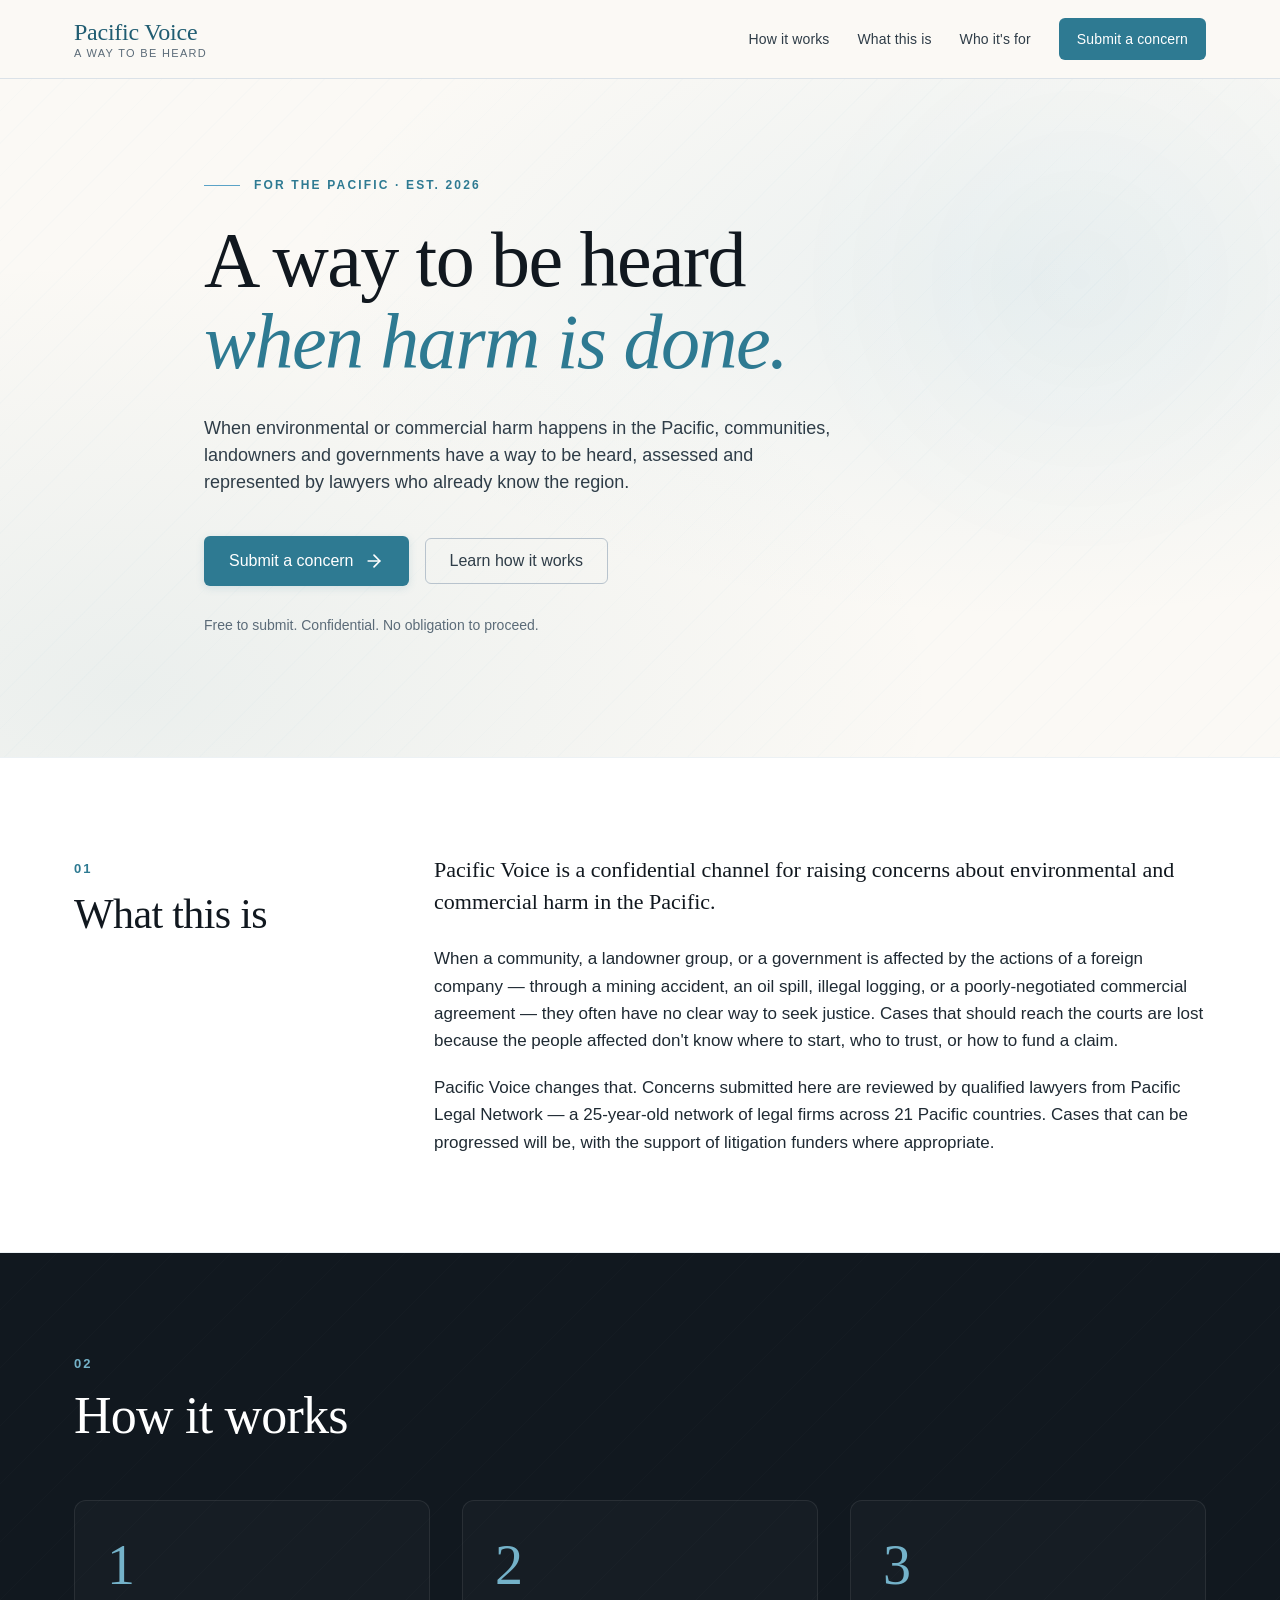
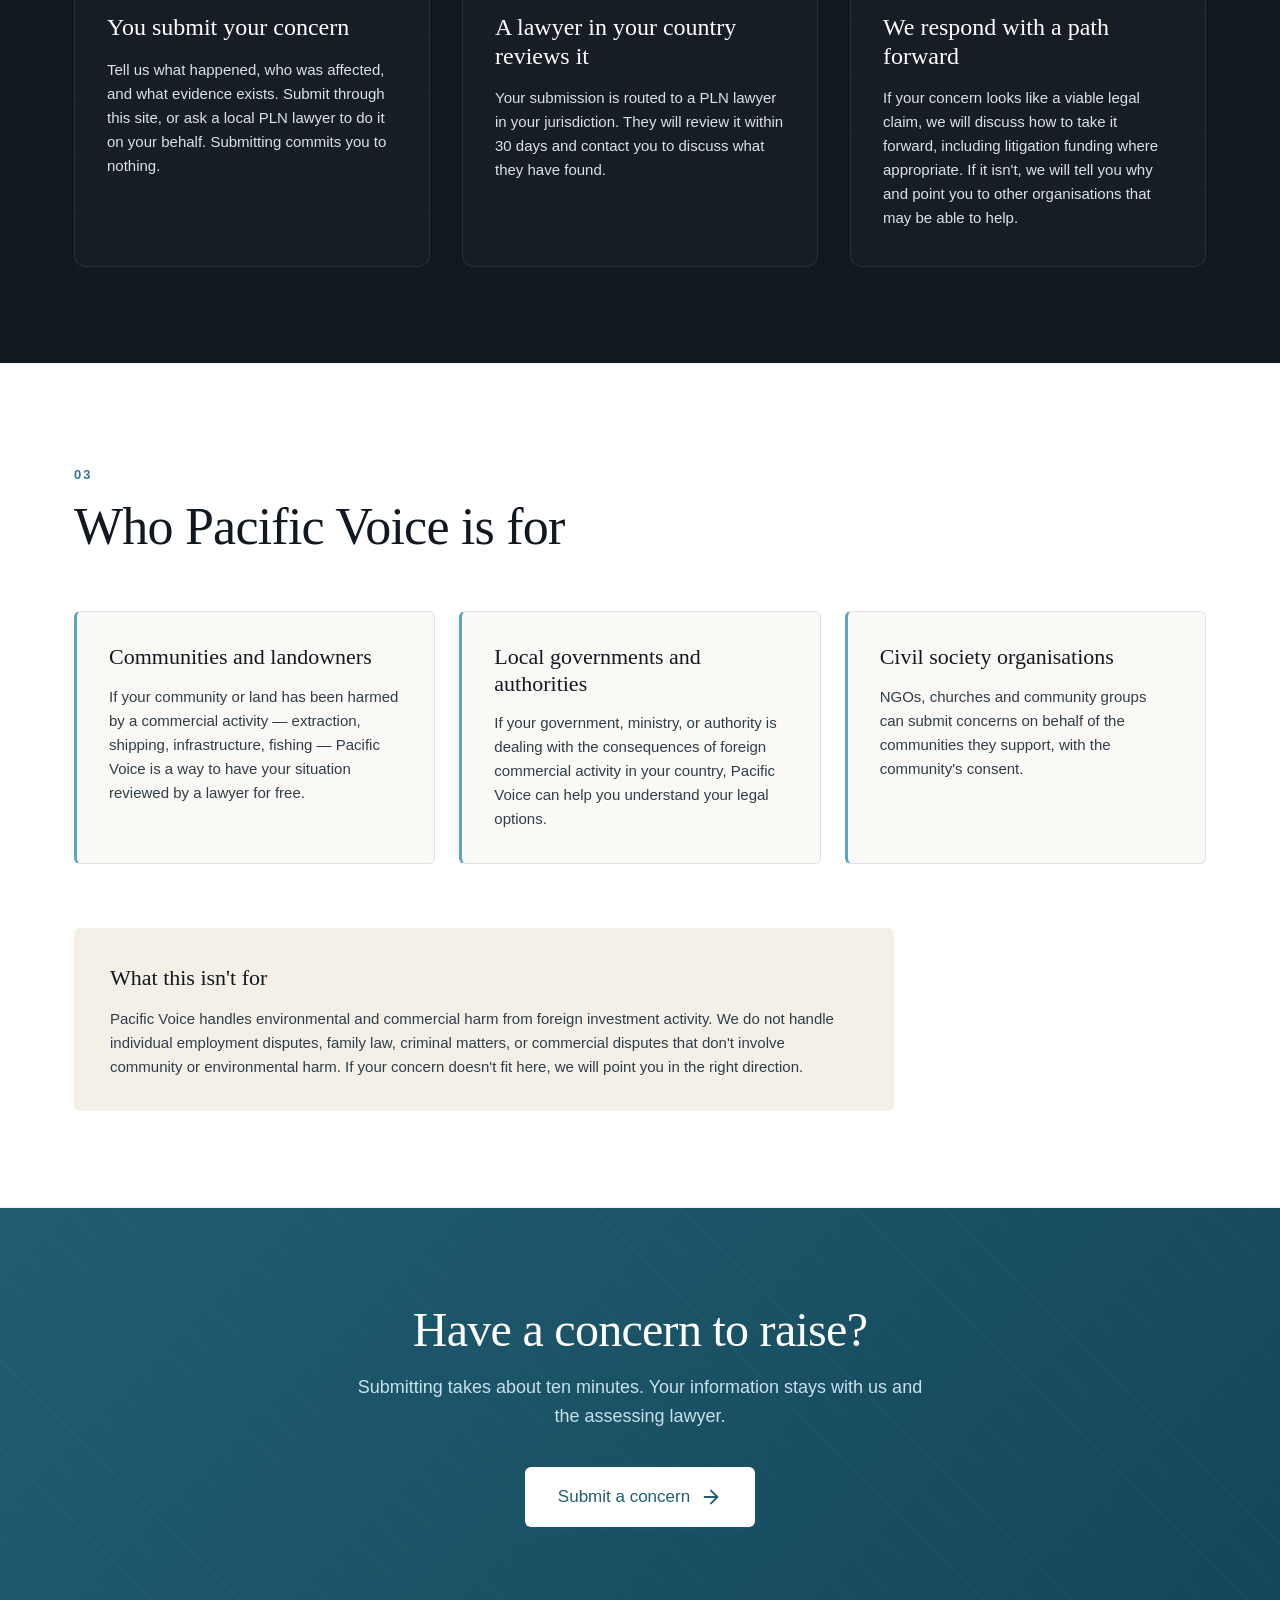
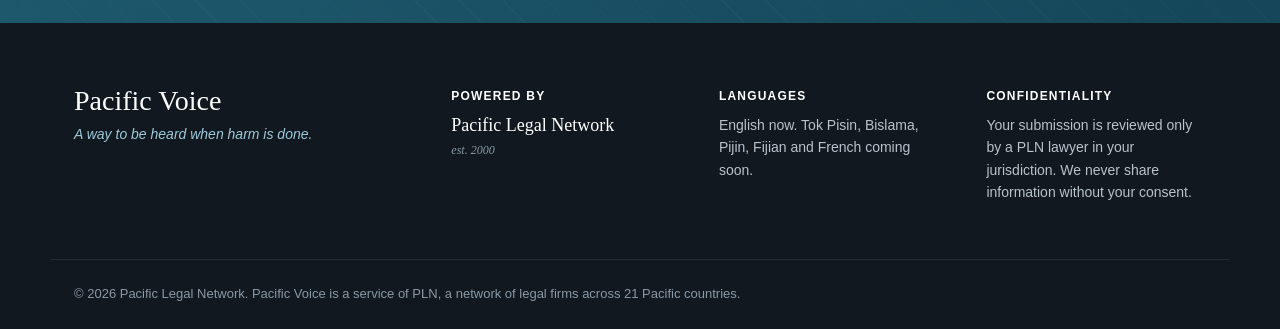
==== index.html @ 8bf730bf "Add files via upload" ====
<!DOCTYPE html>
<html lang="en">
<head>
<meta charset="UTF-8">
<meta name="viewport" content="width=device-width, initial-scale=1.0">
<title>Pacific Voice — A way to be heard when harm is done</title>
<meta name="description" content="Pacific Voice helps Pacific communities, landowners and governments raise environmental and commercial harm. Powered by Pacific Legal Network.">
<link rel="stylesheet" href="styles.css">
</head>
<body>

<!-- Header -->
<header class="site-header">
  <div class="container header-inner">
    <a href="index.html" class="brand">
      <span class="brand-mark">Pacific Voice</span>
      <span class="brand-tagline">A way to be heard</span>
    </a>
    <nav class="nav">
      <a href="#how">How it works</a>
      <a href="#what">What this is</a>
      <a href="#who">Who it's for</a>
      <a href="submit.html" class="nav-cta">Submit a concern</a>
    </nav>
  </div>
</header>

<!-- Hero -->
<section class="hero">
  <div class="hero-wave" aria-hidden="true"></div>
  <div class="container hero-inner">
    <div class="hero-kicker">FOR THE PACIFIC  ·  EST. 2026</div>
    <h1 class="hero-title">
      A way to be heard<br>
      <em>when harm is done.</em>
    </h1>
    <p class="hero-lede">
      When environmental or commercial harm happens in the Pacific, communities, landowners and governments have a way to be heard, assessed and represented by lawyers who already know the region.
    </p>
    <div class="hero-actions">
      <a href="submit.html" class="btn btn-primary">
        <span>Submit a concern</span>
        <svg width="20" height="20" viewBox="0 0 24 24" fill="none" stroke="currentColor" stroke-width="2" stroke-linecap="round" stroke-linejoin="round" aria-hidden="true"><line x1="5" y1="12" x2="19" y2="12"/><polyline points="12 5 19 12 12 19"/></svg>
      </a>
      <a href="#what" class="btn btn-ghost">Learn how it works</a>
    </div>
    <p class="hero-foot">
      Free to submit. Confidential. No obligation to proceed.
    </p>
  </div>
</section>

<!-- What this is -->
<section id="what" class="section section-light">
  <div class="container two-col">
    <div class="col-label">
      <span class="label-kicker">01</span>
      <h2 class="section-title">What this is</h2>
    </div>
    <div class="col-body">
      <p class="lead">
        Pacific Voice is a confidential channel for raising concerns about environmental and commercial harm in the Pacific.
      </p>
      <p>
        When a community, a landowner group, or a government is affected by the actions of a foreign company — through a mining accident, an oil spill, illegal logging, or a poorly-negotiated commercial agreement — they often have no clear way to seek justice. Cases that should reach the courts are lost because the people affected don't know where to start, who to trust, or how to fund a claim.
      </p>
      <p>
        Pacific Voice changes that. Concerns submitted here are reviewed by qualified lawyers from Pacific Legal Network — a 25-year-old network of legal firms across 21 Pacific countries. Cases that can be progressed will be, with the support of litigation funders where appropriate.
      </p>
    </div>
  </div>
</section>

<!-- How it works -->
<section id="how" class="section section-dark">
  <div class="container">
    <div class="section-header">
      <span class="label-kicker">02</span>
      <h2 class="section-title">How it works</h2>
    </div>
    <ol class="steps">
      <li class="step">
        <div class="step-number">1</div>
        <h3 class="step-title">You submit your concern</h3>
        <p class="step-body">Tell us what happened, who was affected, and what evidence exists. Submit through this site, or ask a local PLN lawyer to do it on your behalf. Submitting commits you to nothing.</p>
      </li>
      <li class="step">
        <div class="step-number">2</div>
        <h3 class="step-title">A lawyer in your country reviews it</h3>
        <p class="step-body">Your submission is routed to a PLN lawyer in your jurisdiction. They will review it within 30 days and contact you to discuss what they have found.</p>
      </li>
      <li class="step">
        <div class="step-number">3</div>
        <h3 class="step-title">We respond with a path forward</h3>
        <p class="step-body">If your concern looks like a viable legal claim, we will discuss how to take it forward, including litigation funding where appropriate. If it isn't, we will tell you why and point you to other organisations that may be able to help.</p>
      </li>
    </ol>
  </div>
</section>

<!-- Who it's for -->
<section id="who" class="section section-light">
  <div class="container">
    <div class="section-header">
      <span class="label-kicker">03</span>
      <h2 class="section-title">Who Pacific Voice is for</h2>
    </div>
    <div class="cards">
      <div class="card">
        <h3 class="card-title">Communities and landowners</h3>
        <p>If your community or land has been harmed by a commercial activity — extraction, shipping, infrastructure, fishing — Pacific Voice is a way to have your situation reviewed by a lawyer for free.</p>
      </div>
      <div class="card">
        <h3 class="card-title">Local governments and authorities</h3>
        <p>If your government, ministry, or authority is dealing with the consequences of foreign commercial activity in your country, Pacific Voice can help you understand your legal options.</p>
      </div>
      <div class="card">
        <h3 class="card-title">Civil society organisations</h3>
        <p>NGOs, churches and community groups can submit concerns on behalf of the communities they support, with the community's consent.</p>
      </div>
    </div>

    <div class="not-for">
      <h3 class="not-for-title">What this isn't for</h3>
      <p>Pacific Voice handles environmental and commercial harm from foreign investment activity. We do not handle individual employment disputes, family law, criminal matters, or commercial disputes that don't involve community or environmental harm. If your concern doesn't fit here, we will point you in the right direction.</p>
    </div>
  </div>
</section>

<!-- CTA -->
<section class="cta">
  <div class="container">
    <h2 class="cta-title">Have a concern to raise?</h2>
    <p class="cta-body">Submitting takes about ten minutes. Your information stays with us and the assessing lawyer.</p>
    <a href="submit.html" class="btn btn-primary btn-lg">
      <span>Submit a concern</span>
      <svg width="22" height="22" viewBox="0 0 24 24" fill="none" stroke="currentColor" stroke-width="2" stroke-linecap="round" stroke-linejoin="round" aria-hidden="true"><line x1="5" y1="12" x2="19" y2="12"/><polyline points="12 5 19 12 12 19"/></svg>
    </a>
  </div>
</section>

<!-- Footer -->
<footer class="site-footer">
  <div class="container footer-inner">
    <div class="footer-brand">
      <div class="footer-mark">Pacific Voice</div>
      <p class="footer-tag">A way to be heard when harm is done.</p>
    </div>
    <div class="footer-meta">
      <p><strong>Powered by</strong></p>
      <p class="powered-by">Pacific Legal Network<br><span class="est">est. 2000</span></p>
    </div>
    <div class="footer-meta">
      <p><strong>Languages</strong></p>
      <p>English now. Tok Pisin, Bislama, Pijin, Fijian and French coming soon.</p>
    </div>
    <div class="footer-meta">
      <p><strong>Confidentiality</strong></p>
      <p>Your submission is reviewed only by a PLN lawyer in your jurisdiction. We never share information without your consent.</p>
    </div>
  </div>
  <div class="container footer-bottom">
    <p>&copy; 2026 Pacific Legal Network. Pacific Voice is a service of PLN, a network of legal firms across 21 Pacific countries.</p>
  </div>
</footer>

</body>
</html>
---- styles.css ----
/* =========================================================
   PACIFIC VOICE — STYLES
   Powered by Pacific Legal Network
   ========================================================= */

:root {
  /* PLN palette (matched from PLN materials) */
  --teal-50:  #EAF4F8;
  --teal-100: #C8E1EB;
  --teal-200: #9DC9DA;
  --teal-300: #74B2C9;
  --teal-400: #5BA3C7;   /* PLN main teal */
  --teal-500: #4490B5;
  --teal-600: #2E7A92;   /* PLN dark teal */
  --teal-700: #205D72;
  --teal-800: #154659;

  --ink-900:  #11181F;
  --ink-800:  #1F2A33;
  --ink-700:  #2F3D48;
  --ink-500:  #5B6B78;
  --ink-400:  #8A99A6;
  --ink-300:  #B8C3CD;
  --ink-200:  #DBE2E8;
  --ink-100:  #ECF1F4;
  --ink-50:   #F7F9FB;

  --warm-bg:  #FBF9F5;   /* warm off-white, evokes PLN's editorial feel */
  --cream:    #F4F0E8;

  --serif: 'Iowan Old Style', 'Apple Garamond', Baskerville, 'Times New Roman', 'Droid Serif', Times, 'Source Serif Pro', serif;
  --sans:  -apple-system, BlinkMacSystemFont, 'Segoe UI', Roboto, Oxygen, Ubuntu, 'Helvetica Neue', sans-serif;

  --container: 1180px;
  --container-narrow: 760px;
  --radius: 6px;
  --radius-lg: 12px;
}

* { box-sizing: border-box; }

html, body { padding: 0; margin: 0; }

body {
  font-family: var(--sans);
  font-size: 17px;
  line-height: 1.6;
  color: var(--ink-800);
  background: var(--warm-bg);
  -webkit-font-smoothing: antialiased;
  -moz-osx-font-smoothing: grayscale;
}

img { max-width: 100%; display: block; }

a {
  color: var(--teal-600);
  text-decoration: underline;
  text-decoration-thickness: 1px;
  text-underline-offset: 3px;
  transition: color 0.15s ease;
}
a:hover { color: var(--teal-800); }

::selection {
  background: var(--teal-200);
  color: var(--ink-900);
}

.container {
  max-width: var(--container);
  margin: 0 auto;
  padding: 0 24px;
}

/* =========================================================
   HEADER
   ========================================================= */
.site-header {
  background: var(--warm-bg);
  border-bottom: 1px solid var(--ink-200);
  position: sticky;
  top: 0;
  z-index: 50;
  backdrop-filter: blur(8px);
  background: rgba(251, 249, 245, 0.92);
}

.header-inner {
  display: flex;
  justify-content: space-between;
  align-items: center;
  padding: 18px 24px;
  gap: 24px;
}

.brand {
  text-decoration: none;
  color: var(--ink-900);
  display: flex;
  flex-direction: column;
  line-height: 1;
}
.brand-mark {
  font-family: var(--serif);
  font-size: 24px;
  font-weight: 400;
  letter-spacing: -0.01em;
  color: var(--teal-700);
}
.brand-tagline {
  font-size: 11px;
  letter-spacing: 0.12em;
  text-transform: uppercase;
  color: var(--ink-500);
  margin-top: 4px;
  font-weight: 500;
}

.nav {
  display: flex;
  align-items: center;
  gap: 28px;
}
.nav a {
  font-size: 14px;
  color: var(--ink-700);
  text-decoration: none;
  letter-spacing: 0.01em;
  transition: color 0.15s;
}
.nav a:hover { color: var(--teal-600); }

.nav-cta {
  background: var(--teal-600);
  color: white !important;
  padding: 10px 18px;
  border-radius: var(--radius);
  font-weight: 500;
  transition: background 0.2s, transform 0.2s;
}
.nav-cta:hover {
  background: var(--teal-700);
  color: white !important;
  transform: translateY(-1px);
}

/* =========================================================
   HERO
   ========================================================= */
.hero {
  position: relative;
  padding: 88px 0 120px;
  overflow: hidden;
  background:
    radial-gradient(ellipse at 80% 30%, rgba(91, 163, 199, 0.10) 0%, transparent 50%),
    radial-gradient(ellipse at 10% 90%, rgba(46, 122, 146, 0.08) 0%, transparent 50%),
    var(--warm-bg);
}

/* Pacific wave pattern — CSS-only, no images, low bandwidth friendly */
.hero-wave {
  position: absolute;
  inset: 0;
  pointer-events: none;
  opacity: 0.55;
  background-image:
    repeating-linear-gradient(
      135deg,
      transparent 0,
      transparent 22px,
      rgba(91, 163, 199, 0.04) 22px,
      rgba(91, 163, 199, 0.04) 23px
    );
}
.hero-wave::after {
  content: '';
  position: absolute;
  right: -100px;
  top: -100px;
  width: 600px;
  height: 600px;
  border-radius: 50%;
  background: radial-gradient(circle, rgba(91, 163, 199, 0.06) 0%, transparent 70%);
}

.hero-inner {
  position: relative;
  max-width: 920px;
  text-align: left;
}

.hero-kicker {
  font-size: 12px;
  letter-spacing: 0.18em;
  text-transform: uppercase;
  font-weight: 600;
  color: var(--teal-600);
  margin-bottom: 24px;
  display: inline-flex;
  align-items: center;
  gap: 14px;
}
.hero-kicker::before {
  content: '';
  width: 36px;
  height: 1px;
  background: var(--teal-400);
}

.hero-title {
  font-family: var(--serif);
  font-size: clamp(40px, 6.5vw, 78px);
  line-height: 1.05;
  font-weight: 400;
  margin: 0 0 32px;
  letter-spacing: -0.02em;
  color: var(--ink-900);
}
.hero-title em {
  font-style: italic;
  color: var(--teal-600);
}

.hero-lede {
  font-size: clamp(18px, 1.4vw, 21px);
  line-height: 1.5;
  color: var(--ink-700);
  max-width: 640px;
  margin: 0 0 40px;
}

.hero-actions {
  display: flex;
  gap: 16px;
  align-items: center;
  flex-wrap: wrap;
  margin-bottom: 28px;
}

.hero-foot {
  font-size: 14px;
  color: var(--ink-500);
  margin: 0;
}

/* =========================================================
   BUTTONS
   ========================================================= */
.btn {
  display: inline-flex;
  align-items: center;
  gap: 10px;
  padding: 14px 24px;
  border-radius: var(--radius);
  font-family: var(--sans);
  font-size: 16px;
  font-weight: 500;
  text-decoration: none;
  border: 1px solid transparent;
  cursor: pointer;
  transition: all 0.2s ease;
  line-height: 1;
}

.btn-primary {
  background: var(--teal-600);
  color: white;
  box-shadow: 0 2px 8px rgba(46, 122, 146, 0.15);
}
.btn-primary:hover {
  background: var(--teal-700);
  color: white;
  transform: translateY(-1px);
  box-shadow: 0 4px 14px rgba(46, 122, 146, 0.25);
}
.btn-primary svg { transition: transform 0.2s; }
.btn-primary:hover svg { transform: translateX(3px); }

.btn-ghost {
  background: transparent;
  color: var(--ink-700);
  border-color: var(--ink-300);
}
.btn-ghost:hover {
  border-color: var(--teal-600);
  color: var(--teal-600);
}

.btn-lg {
  padding: 18px 32px;
  font-size: 17px;
}

/* =========================================================
   SECTIONS
   ========================================================= */
.section {
  padding: 96px 0;
}
.section-light {
  background: white;
  border-top: 1px solid var(--ink-100);
  border-bottom: 1px solid var(--ink-100);
}
.section-dark {
  background: var(--ink-900);
  color: var(--ink-100);
  position: relative;
}
.section-dark::before {
  content: '';
  position: absolute;
  inset: 0;
  background-image:
    repeating-linear-gradient(
      135deg,
      transparent 0,
      transparent 40px,
      rgba(255, 255, 255, 0.012) 40px,
      rgba(255, 255, 255, 0.012) 41px
    );
  pointer-events: none;
}
.section-dark .section-title { color: white; }
.section-dark .label-kicker { color: var(--teal-300); }

.label-kicker {
  display: inline-block;
  font-size: 13px;
  letter-spacing: 0.16em;
  text-transform: uppercase;
  font-weight: 600;
  color: var(--teal-600);
  margin-bottom: 12px;
}

.section-title {
  font-family: var(--serif);
  font-size: clamp(32px, 4.2vw, 52px);
  line-height: 1.1;
  font-weight: 400;
  letter-spacing: -0.015em;
  color: var(--ink-900);
  margin: 0 0 48px;
}

.section-header {
  max-width: 760px;
  margin-bottom: 56px;
}

/* Two column layout for "what this is" */
.two-col {
  display: grid;
  grid-template-columns: 280px 1fr;
  gap: 80px;
  align-items: start;
}
.col-label .section-title { margin-bottom: 0; font-size: clamp(28px, 3.4vw, 42px); }
.col-body p { margin: 0 0 20px; }
.col-body p:last-child { margin-bottom: 0; }
.col-body .lead {
  font-size: 22px;
  line-height: 1.45;
  color: var(--ink-900);
  font-family: var(--serif);
  margin-bottom: 28px;
}

/* =========================================================
   STEPS (how it works)
   ========================================================= */
.steps {
  list-style: none;
  padding: 0;
  margin: 0;
  display: grid;
  grid-template-columns: repeat(3, 1fr);
  gap: 32px;
  counter-reset: step;
}

.step {
  padding: 36px 32px;
  background: rgba(255, 255, 255, 0.025);
  border: 1px solid rgba(255, 255, 255, 0.08);
  border-radius: var(--radius-lg);
  position: relative;
  transition: all 0.3s ease;
}
.step:hover {
  background: rgba(255, 255, 255, 0.04);
  border-color: rgba(116, 178, 201, 0.4);
  transform: translateY(-2px);
}

.step-number {
  font-family: var(--serif);
  font-size: 56px;
  line-height: 1;
  color: var(--teal-300);
  font-weight: 400;
  margin-bottom: 20px;
}

.step-title {
  font-family: var(--serif);
  font-size: 24px;
  line-height: 1.2;
  font-weight: 400;
  color: white;
  margin: 0 0 16px;
}

.step-body {
  font-size: 15px;
  line-height: 1.6;
  color: var(--ink-200);
  margin: 0;
}

/* =========================================================
   CARDS (who it's for)
   ========================================================= */
.cards {
  display: grid;
  grid-template-columns: repeat(3, 1fr);
  gap: 24px;
  margin-bottom: 64px;
}
.card {
  padding: 32px;
  background: var(--warm-bg);
  border: 1px solid var(--ink-200);
  border-left: 3px solid var(--teal-400);
  border-radius: var(--radius);
  transition: all 0.2s ease;
}
.card:hover {
  border-left-color: var(--teal-600);
  transform: translateY(-2px);
  box-shadow: 0 8px 24px rgba(46, 122, 146, 0.08);
}
.card-title {
  font-family: var(--serif);
  font-size: 22px;
  line-height: 1.2;
  font-weight: 400;
  color: var(--ink-900);
  margin: 0 0 14px;
}
.card p {
  font-size: 15px;
  line-height: 1.6;
  color: var(--ink-700);
  margin: 0;
}

.not-for {
  padding: 32px 36px;
  background: var(--cream);
  border-radius: var(--radius);
  max-width: 820px;
}
.not-for-title {
  font-family: var(--serif);
  font-size: 22px;
  font-weight: 400;
  margin: 0 0 12px;
  color: var(--ink-900);
}
.not-for p {
  font-size: 15px;
  line-height: 1.6;
  color: var(--ink-700);
  margin: 0;
}

/* =========================================================
   CTA
   ========================================================= */
.cta {
  padding: 96px 0;
  background:
    linear-gradient(135deg, var(--teal-700) 0%, var(--teal-800) 100%);
  color: white;
  text-align: center;
  position: relative;
  overflow: hidden;
}
.cta::before {
  content: '';
  position: absolute;
  inset: 0;
  background-image:
    repeating-linear-gradient(
      45deg,
      transparent 0,
      transparent 30px,
      rgba(255, 255, 255, 0.025) 30px,
      rgba(255, 255, 255, 0.025) 31px
    );
}
.cta .container { position: relative; }
.cta-title {
  font-family: var(--serif);
  font-size: clamp(32px, 4vw, 48px);
  line-height: 1.1;
  font-weight: 400;
  margin: 0 0 16px;
  letter-spacing: -0.015em;
}
.cta-body {
  font-size: 18px;
  color: var(--teal-100);
  margin: 0 0 36px;
  max-width: 580px;
  margin-left: auto;
  margin-right: auto;
}
.cta .btn-primary {
  background: white;
  color: var(--teal-700);
}
.cta .btn-primary:hover {
  background: var(--cream);
  color: var(--teal-800);
}

/* =========================================================
   FOOTER
   ========================================================= */
.site-footer {
  background: var(--ink-900);
  color: var(--ink-300);
  padding: 64px 0 24px;
}
.footer-inner {
  display: grid;
  grid-template-columns: 1.5fr repeat(3, 1fr);
  gap: 48px;
  padding-bottom: 48px;
  border-bottom: 1px solid rgba(255, 255, 255, 0.08);
}
.footer-mark {
  font-family: var(--serif);
  font-size: 28px;
  color: white;
  margin-bottom: 8px;
  line-height: 1;
}
.footer-tag {
  color: var(--teal-200);
  font-size: 14px;
  font-style: italic;
  margin: 0;
}
.footer-meta {
  font-size: 14px;
  line-height: 1.6;
}
.footer-meta p { margin: 0 0 8px; color: var(--ink-300); }
.footer-meta strong {
  color: white;
  font-weight: 600;
  font-size: 12px;
  letter-spacing: 0.1em;
  text-transform: uppercase;
  display: block;
  margin-bottom: 8px;
}
.powered-by {
  font-family: var(--serif);
  font-size: 18px !important;
  color: white !important;
  line-height: 1.3 !important;
}
.powered-by .est {
  font-size: 12px;
  color: var(--ink-400);
  font-style: italic;
}
.footer-bottom, .footer-bottom-only {
  padding-top: 24px;
}
.footer-bottom p, .footer-bottom-only p {
  font-size: 13px;
  color: var(--ink-400);
  margin: 0;
}
.footer-bottom-only {
  padding: 32px 0;
  text-align: center;
}
.footer-bottom-only a { color: var(--teal-300); }

/* =========================================================
   FORM PAGE
   ========================================================= */
.page-submit { background: var(--warm-bg); }

.form-page {
  padding: 56px 0 96px;
  min-height: 80vh;
}

.form-container {
  max-width: var(--container-narrow);
}

.form-intro {
  margin-bottom: 56px;
}
.form-title {
  font-family: var(--serif);
  font-size: clamp(32px, 4.5vw, 52px);
  line-height: 1.1;
  font-weight: 400;
  letter-spacing: -0.02em;
  margin: 8px 0 24px;
  color: var(--ink-900);
}
.form-lede {
  font-size: 18px;
  line-height: 1.55;
  color: var(--ink-700);
  margin: 0 0 32px;
}

.form-promises {
  display: grid;
  grid-template-columns: repeat(3, 1fr);
  gap: 16px;
  padding: 20px;
  background: white;
  border: 1px solid var(--ink-200);
  border-radius: var(--radius);
}
.promise {
  display: flex;
  align-items: flex-start;
  gap: 12px;
  font-size: 14px;
  line-height: 1.4;
  color: var(--ink-700);
}
.promise-icon {
  flex-shrink: 0;
  width: 32px;
  height: 32px;
  border-radius: 50%;
  background: var(--teal-50);
  color: var(--teal-600);
  display: flex;
  align-items: center;
  justify-content: center;
}
.promise strong { color: var(--ink-900); display: block; }

/* =========================================================
   FORM FIELDS
   ========================================================= */
.concern-form {
  background: white;
  border: 1px solid var(--ink-200);
  border-radius: var(--radius-lg);
  padding: 8px;
}

.form-section {
  border: none;
  padding: 32px 32px 16px;
  margin: 0;
  border-bottom: 1px solid var(--ink-100);
}
.form-section:last-of-type {
  border-bottom: none;
}

.form-legend {
  display: flex;
  align-items: center;
  gap: 14px;
  margin-bottom: 28px;
  width: 100%;
}
.legend-number {
  font-family: var(--serif);
  font-size: 24px;
  color: var(--teal-600);
  font-weight: 400;
  width: 36px;
  height: 36px;
  border-radius: 50%;
  background: var(--teal-50);
  display: inline-flex;
  align-items: center;
  justify-content: center;
  line-height: 1;
}
.legend-text {
  font-family: var(--serif);
  font-size: 24px;
  color: var(--ink-900);
  font-weight: 400;
  letter-spacing: -0.01em;
}

.field {
  margin-bottom: 24px;
}
.field-row {
  display: grid;
  grid-template-columns: 1fr 1fr;
  gap: 20px;
  margin-bottom: 24px;
}
.field-row .field { margin-bottom: 0; }

label {
  display: block;
  font-size: 14px;
  font-weight: 600;
  color: var(--ink-800);
  margin-bottom: 8px;
  letter-spacing: 0.005em;
}
.optional, .required {
  font-weight: 400;
  font-size: 13px;
}
.optional { color: var(--ink-400); }
.required { color: var(--teal-600); }

input[type="text"],
input[type="email"],
input[type="tel"],
select,
textarea {
  width: 100%;
  padding: 12px 14px;
  font-family: var(--sans);
  font-size: 16px;
  line-height: 1.4;
  color: var(--ink-900);
  background: white;
  border: 1px solid var(--ink-300);
  border-radius: var(--radius);
  transition: all 0.15s ease;
  -webkit-appearance: none;
}
textarea { resize: vertical; font-family: var(--sans); }
select {
  appearance: none;
  background-image: url("data:image/svg+xml;charset=UTF-8,%3csvg xmlns='http://www.w3.org/2000/svg' width='12' height='8' viewBox='0 0 12 8'%3e%3cpath fill='none' stroke='%235B6B78' stroke-width='1.5' d='M1 1l5 5 5-5'/%3e%3c/svg%3e");
  background-repeat: no-repeat;
  background-position: right 14px center;
  padding-right: 40px;
}

input:focus,
select:focus,
textarea:focus {
  outline: none;
  border-color: var(--teal-500);
  box-shadow: 0 0 0 3px rgba(91, 163, 199, 0.2);
}

.hint {
  font-size: 13px;
  color: var(--ink-500);
  margin: 6px 0 0;
  line-height: 1.4;
}

/* Checkbox group */
.checkbox-group {
  border: none;
  padding: 0;
  margin: 0;
}
.checkbox-group > legend {
  font-size: 14px;
  font-weight: 600;
  color: var(--ink-800);
  margin-bottom: 12px;
  padding: 0;
}
.checkbox-label {
  display: flex;
  align-items: flex-start;
  gap: 10px;
  padding: 10px 12px;
  margin-bottom: 6px;
  background: var(--ink-50);
  border-radius: var(--radius);
  cursor: pointer;
  font-size: 15px;
  font-weight: 400;
  color: var(--ink-800);
  transition: background 0.15s;
}
.checkbox-label:hover { background: var(--teal-50); }
.checkbox-label input[type="checkbox"] {
  margin-top: 3px;
  accent-color: var(--teal-600);
  width: 16px;
  height: 16px;
  flex-shrink: 0;
}
.checkbox-label.consent {
  background: transparent;
  padding: 12px 0;
  border-top: 1px solid var(--ink-100);
}
.checkbox-label.consent:first-child { border-top: none; }
.checkbox-label.consent em {
  display: block;
  font-size: 13px;
  color: var(--ink-500);
  margin-top: 4px;
}

.consent-block {
  background: var(--ink-50);
  padding: 8px 24px;
  border-radius: var(--radius);
}

/* Upload box */
.upload-field { margin-top: 8px; }
.upload-box {
  border: 2px dashed var(--ink-300);
  border-radius: var(--radius);
  padding: 32px 24px;
  text-align: center;
  background: var(--ink-50);
  color: var(--ink-500);
}
.upload-box svg { color: var(--ink-400); margin-bottom: 12px; }
.upload-box p { margin: 4px 0; }
.upload-box strong { color: var(--ink-700); }
.upload-hint a { color: var(--teal-600); font-weight: 500; }
.upload-note {
  font-size: 13px;
  color: var(--ink-400);
  margin-top: 12px !important;
}

/* Form actions */
.form-actions {
  padding: 32px;
  text-align: center;
  background: var(--cream);
  border-radius: 0 0 var(--radius-lg) var(--radius-lg);
  margin: 0 -8px -8px;
}
.form-actions .btn { margin-bottom: 12px; }
.submit-note {
  font-size: 13px;
  color: var(--ink-500);
  margin: 0;
}

/* =========================================================
   SUCCESS STATE
   ========================================================= */
.success-state {
  text-align: center;
  padding: 80px 32px;
  background: white;
  border: 1px solid var(--ink-200);
  border-radius: var(--radius-lg);
}
.success-icon {
  width: 96px;
  height: 96px;
  border-radius: 50%;
  background: var(--teal-50);
  color: var(--teal-600);
  display: inline-flex;
  align-items: center;
  justify-content: center;
  margin-bottom: 32px;
}
.success-title {
  font-family: var(--serif);
  font-size: clamp(28px, 3.5vw, 40px);
  line-height: 1.15;
  font-weight: 400;
  margin: 0 0 24px;
  color: var(--ink-900);
}
.success-body {
  font-size: 17px;
  line-height: 1.55;
  color: var(--ink-700);
  max-width: 520px;
  margin: 0 auto 16px;
}
.success-actions {
  margin-top: 32px;
}

/* =========================================================
   RESPONSIVE
   ========================================================= */
@media (max-width: 900px) {
  .nav { gap: 16px; }
  .nav a:not(.nav-cta) { display: none; }

  .section { padding: 72px 0; }
  .hero { padding: 64px 0 88px; }

  .two-col {
    grid-template-columns: 1fr;
    gap: 32px;
  }

  .steps {
    grid-template-columns: 1fr;
    gap: 16px;
  }

  .cards {
    grid-template-columns: 1fr;
  }

  .form-promises {
    grid-template-columns: 1fr;
  }

  .footer-inner {
    grid-template-columns: 1fr 1fr;
    gap: 32px;
  }
}

@media (max-width: 600px) {
  .header-inner { padding: 14px 16px; }
  .container { padding: 0 16px; }
  .brand-mark { font-size: 20px; }
  .brand-tagline { font-size: 10px; }

  .hero { padding: 56px 0 72px; }
  .hero-title { font-size: 38px; }
  .hero-lede { font-size: 17px; }
  .hero-actions { flex-direction: column; align-items: stretch; }
  .hero-actions .btn { justify-content: center; }

  .section { padding: 56px 0; }
  .section-title { font-size: 30px; margin-bottom: 32px; }

  .step { padding: 28px 24px; }
  .step-number { font-size: 44px; }
  .card { padding: 24px; }

  .form-page { padding: 32px 0 64px; }
  .form-section { padding: 24px 20px 8px; }
  .form-title { font-size: 32px; }
  .form-lede { font-size: 16px; }
  .field-row { grid-template-columns: 1fr; gap: 20px; }
  .form-actions { padding: 24px 20px; }

  .footer-inner { grid-template-columns: 1fr; gap: 28px; }

  .cta { padding: 64px 0; }
}
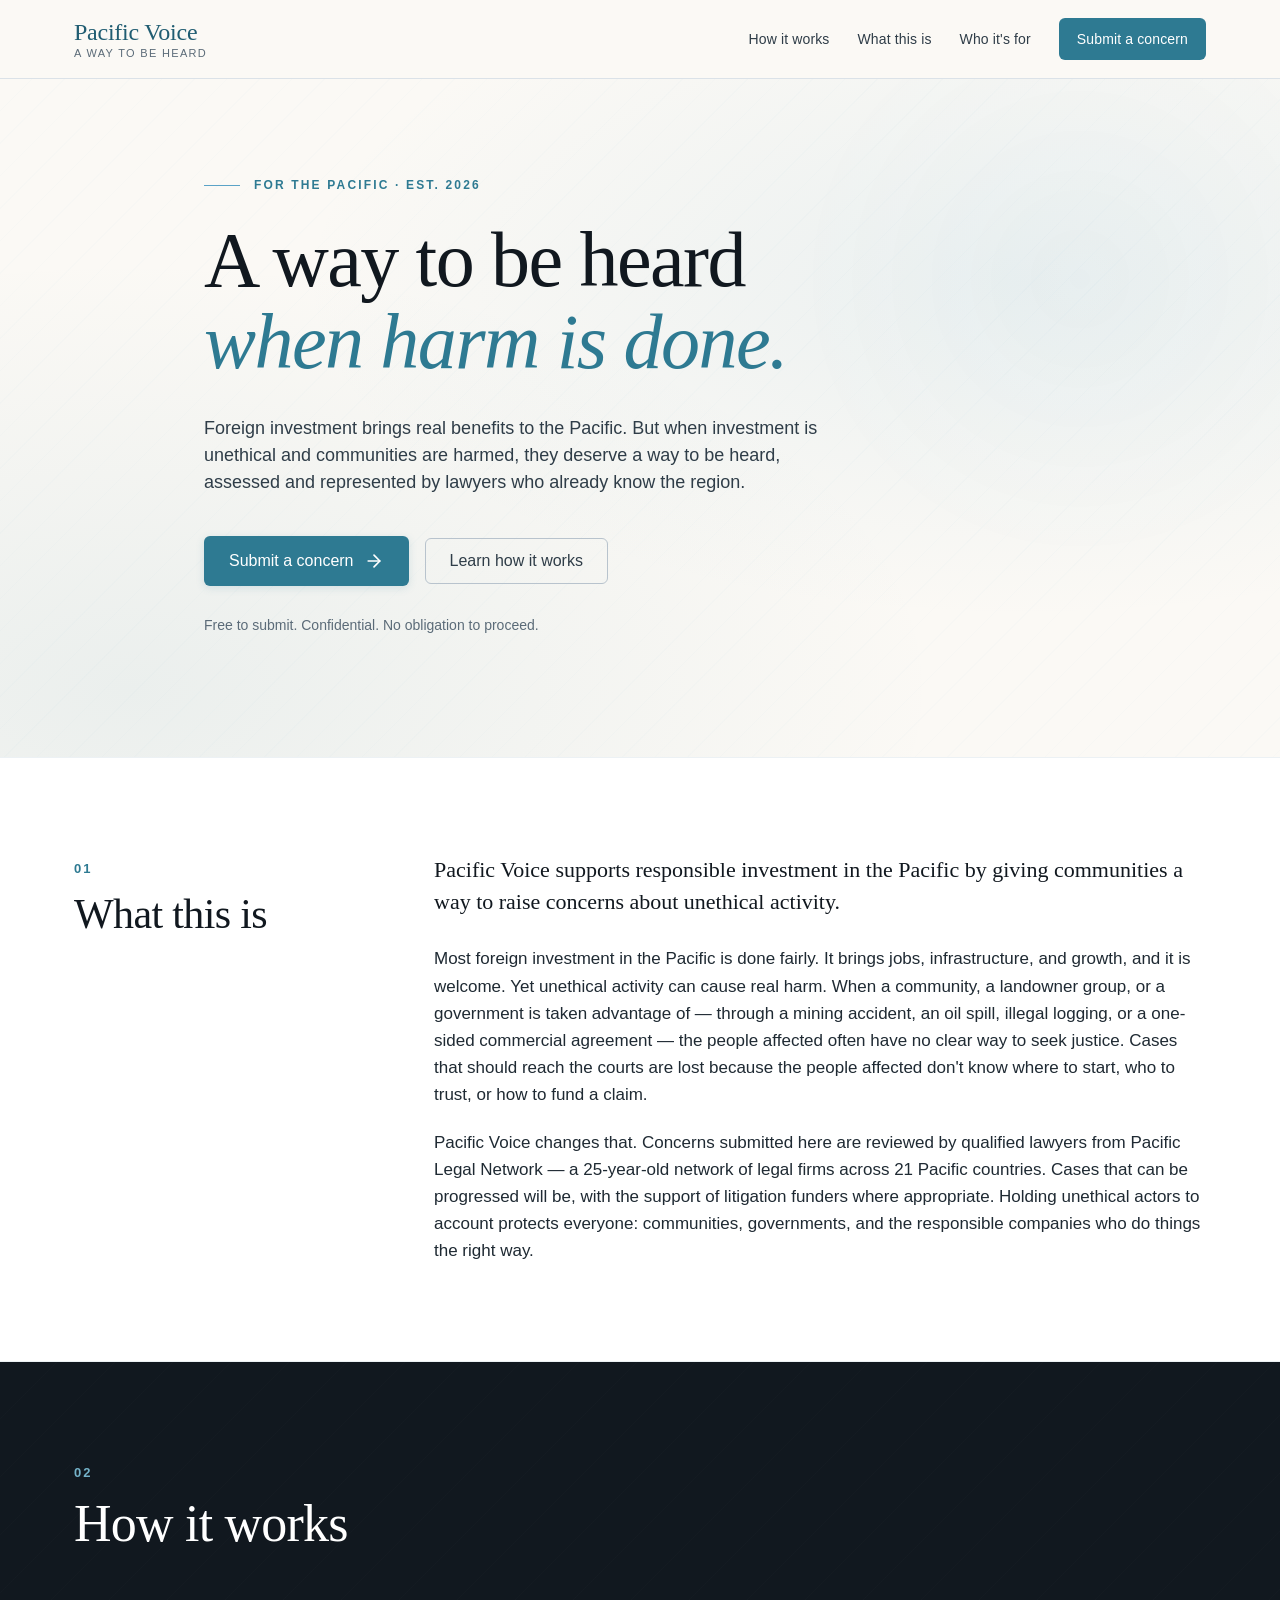
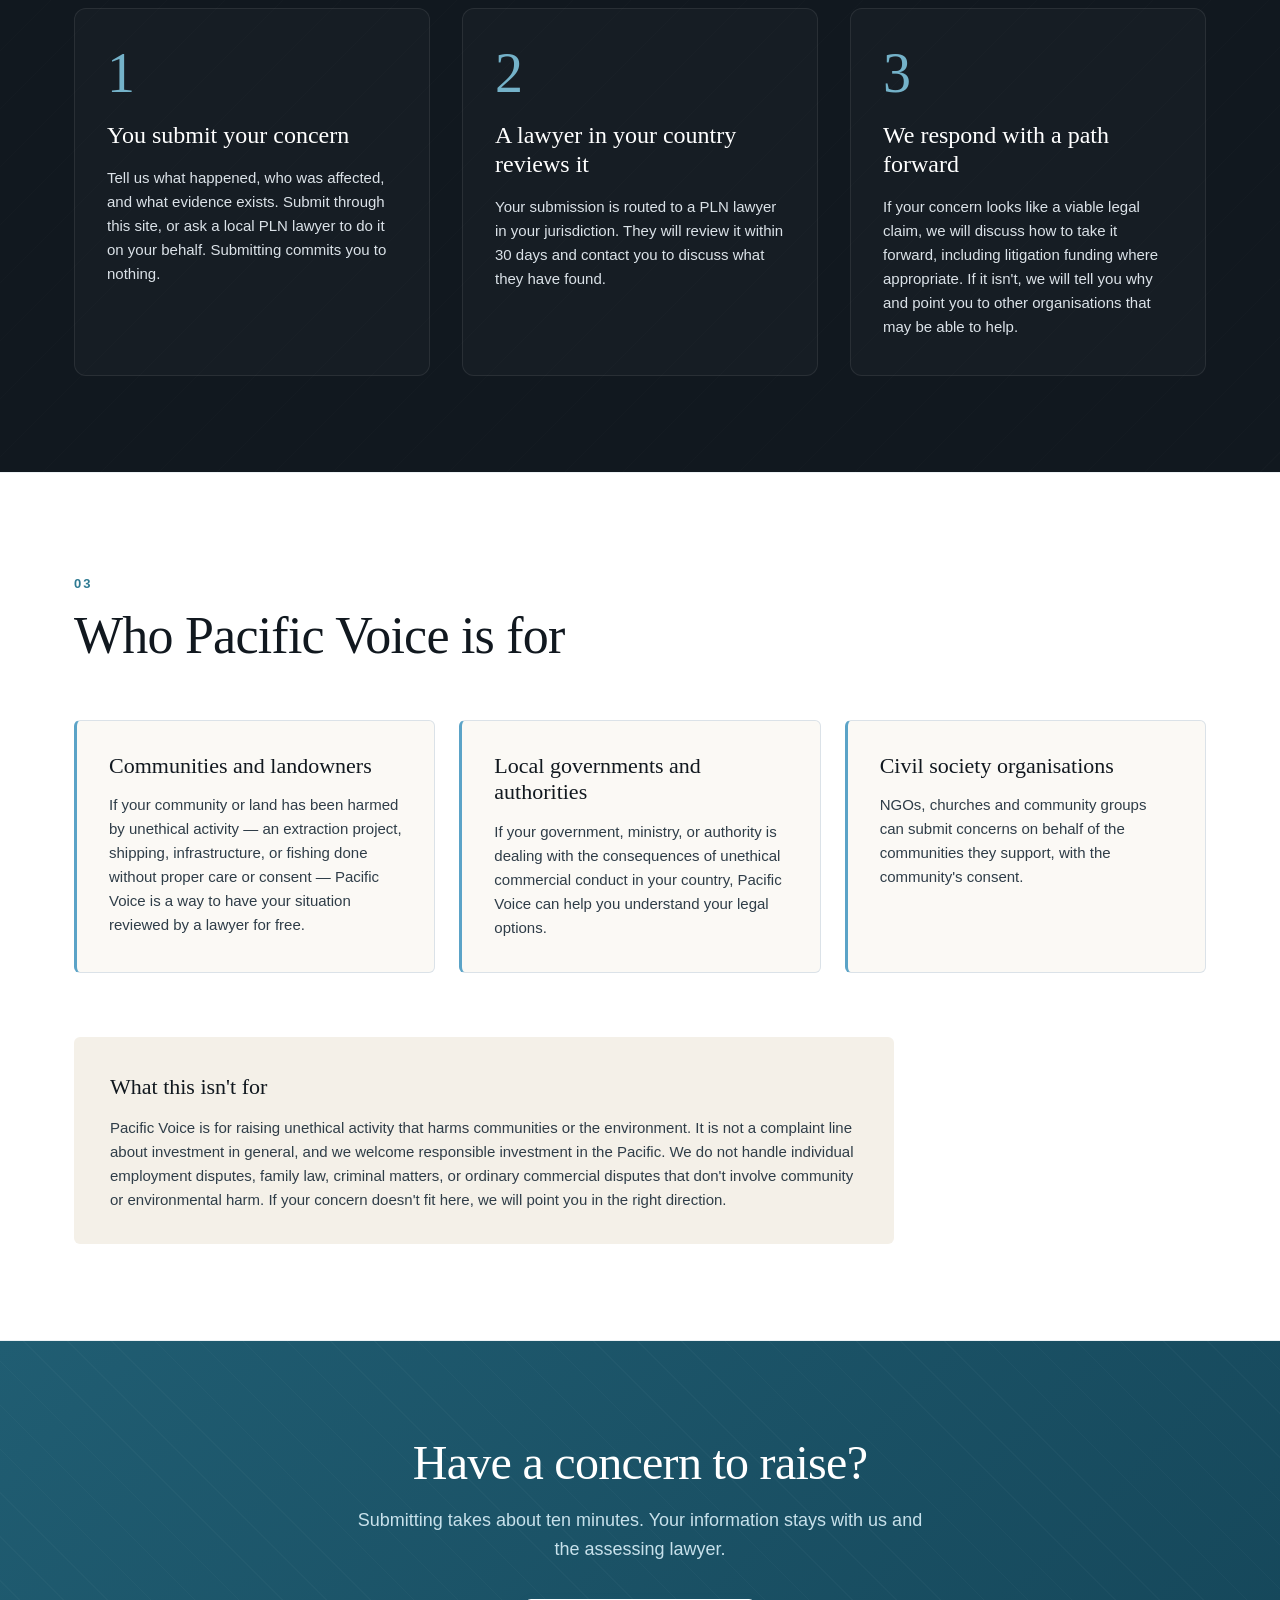
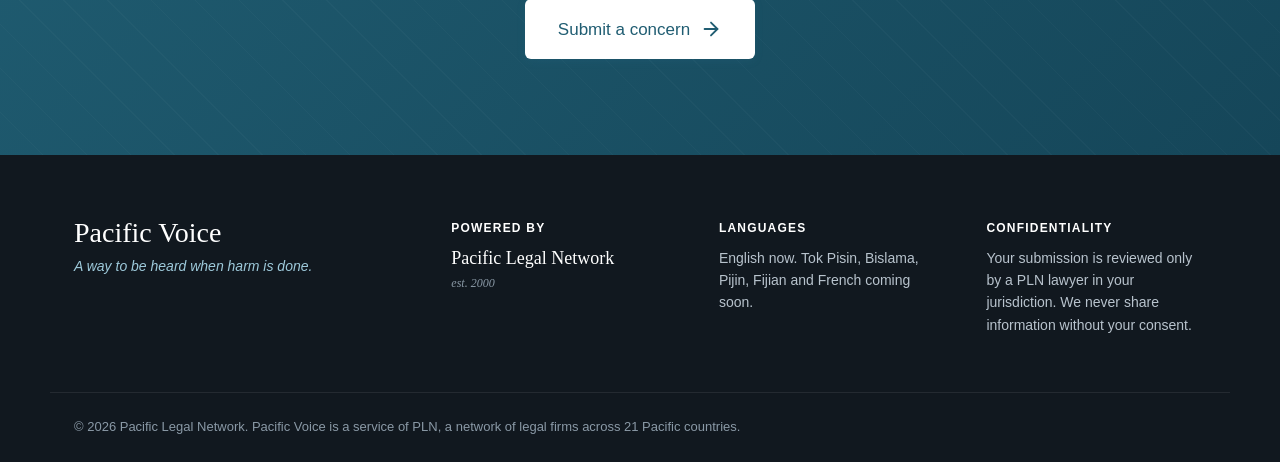
==== commit 61dc4ab9: "Add files via upload" ====
--- a/index.html
+++ b/index.html
@@ -4,7 +4,7 @@
 <meta charset="UTF-8">
 <meta name="viewport" content="width=device-width, initial-scale=1.0">
 <title>Pacific Voice — A way to be heard when harm is done</title>
-<meta name="description" content="Pacific Voice helps Pacific communities, landowners and governments raise environmental and commercial harm. Powered by Pacific Legal Network.">
+<meta name="description" content="Pacific Voice helps Pacific communities, landowners and governments raise unethical activity that harms them. Powered by Pacific Legal Network.">
 <link rel="stylesheet" href="styles.css">
 </head>
 <body>
@@ -35,7 +35,7 @@
       <em>when harm is done.</em>
     </h1>
     <p class="hero-lede">
-      When environmental or commercial harm happens in the Pacific, communities, landowners and governments have a way to be heard, assessed and represented by lawyers who already know the region.
+      Foreign investment brings real benefits to the Pacific. But when investment is unethical and communities are harmed, they deserve a way to be heard, assessed and represented by lawyers who already know the region.
     </p>
     <div class="hero-actions">
       <a href="submit.html" class="btn btn-primary">
@@ -59,13 +59,13 @@
     </div>
     <div class="col-body">
       <p class="lead">
-        Pacific Voice is a confidential channel for raising concerns about environmental and commercial harm in the Pacific.
+        Pacific Voice supports responsible investment in the Pacific by giving communities a way to raise concerns about unethical activity.
       </p>
       <p>
-        When a community, a landowner group, or a government is affected by the actions of a foreign company — through a mining accident, an oil spill, illegal logging, or a poorly-negotiated commercial agreement — they often have no clear way to seek justice. Cases that should reach the courts are lost because the people affected don't know where to start, who to trust, or how to fund a claim.
+        Most foreign investment in the Pacific is done fairly. It brings jobs, infrastructure, and growth, and it is welcome. Yet unethical activity can cause real harm. When a community, a landowner group, or a government is taken advantage of — through a mining accident, an oil spill, illegal logging, or a one-sided commercial agreement — the people affected often have no clear way to seek justice. Cases that should reach the courts are lost because the people affected don't know where to start, who to trust, or how to fund a claim.
       </p>
       <p>
-        Pacific Voice changes that. Concerns submitted here are reviewed by qualified lawyers from Pacific Legal Network — a 25-year-old network of legal firms across 21 Pacific countries. Cases that can be progressed will be, with the support of litigation funders where appropriate.
+        Pacific Voice changes that. Concerns submitted here are reviewed by qualified lawyers from Pacific Legal Network — a 25-year-old network of legal firms across 21 Pacific countries. Cases that can be progressed will be, with the support of litigation funders where appropriate. Holding unethical actors to account protects everyone: communities, governments, and the responsible companies who do things the right way.
       </p>
     </div>
   </div>
@@ -108,11 +108,11 @@
     <div class="cards">
       <div class="card">
         <h3 class="card-title">Communities and landowners</h3>
-        <p>If your community or land has been harmed by a commercial activity — extraction, shipping, infrastructure, fishing — Pacific Voice is a way to have your situation reviewed by a lawyer for free.</p>
+        <p>If your community or land has been harmed by unethical activity — an extraction project, shipping, infrastructure, or fishing done without proper care or consent — Pacific Voice is a way to have your situation reviewed by a lawyer for free.</p>
       </div>
       <div class="card">
         <h3 class="card-title">Local governments and authorities</h3>
-        <p>If your government, ministry, or authority is dealing with the consequences of foreign commercial activity in your country, Pacific Voice can help you understand your legal options.</p>
+        <p>If your government, ministry, or authority is dealing with the consequences of unethical commercial conduct in your country, Pacific Voice can help you understand your legal options.</p>
       </div>
       <div class="card">
         <h3 class="card-title">Civil society organisations</h3>
@@ -122,7 +122,7 @@
 
     <div class="not-for">
       <h3 class="not-for-title">What this isn't for</h3>
-      <p>Pacific Voice handles environmental and commercial harm from foreign investment activity. We do not handle individual employment disputes, family law, criminal matters, or commercial disputes that don't involve community or environmental harm. If your concern doesn't fit here, we will point you in the right direction.</p>
+      <p>Pacific Voice is for raising unethical activity that harms communities or the environment. It is not a complaint line about investment in general, and we welcome responsible investment in the Pacific. We do not handle individual employment disputes, family law, criminal matters, or ordinary commercial disputes that don't involve community or environmental harm. If your concern doesn't fit here, we will point you in the right direction.</p>
     </div>
   </div>
 </section>
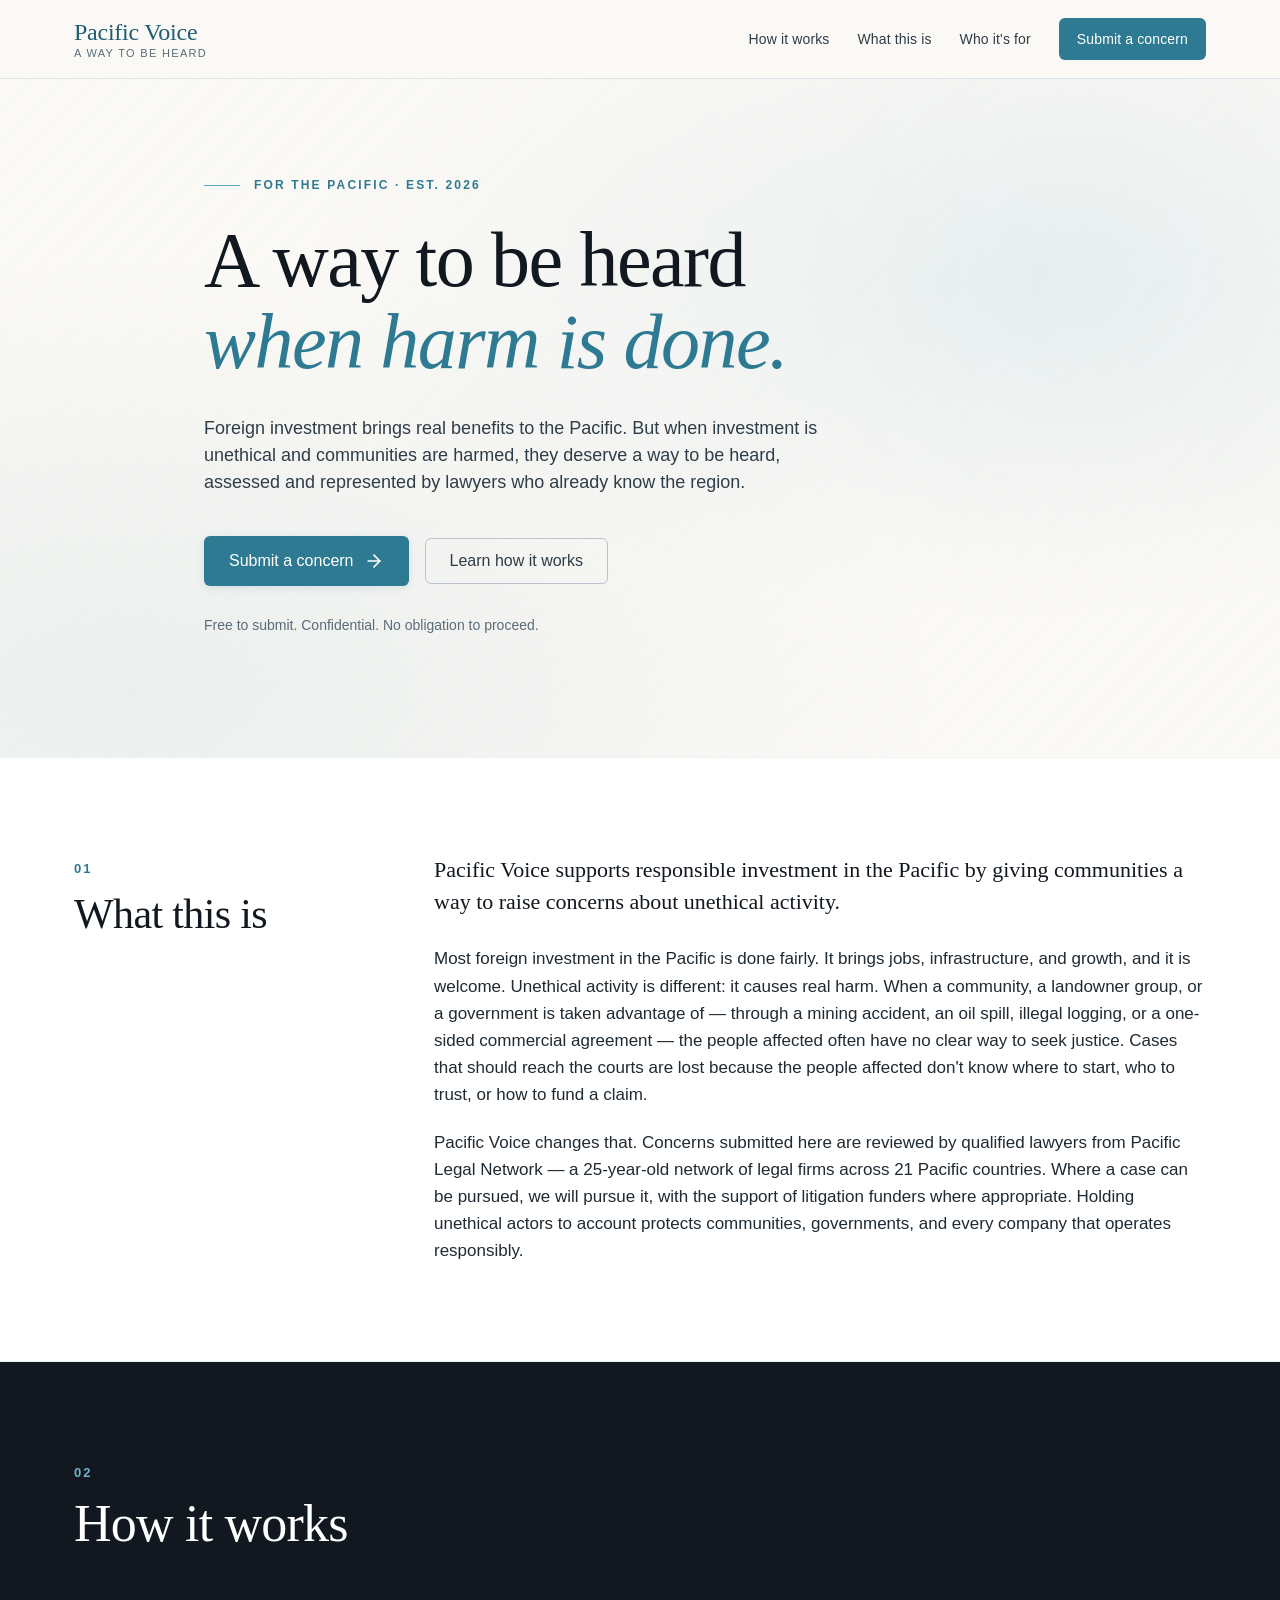
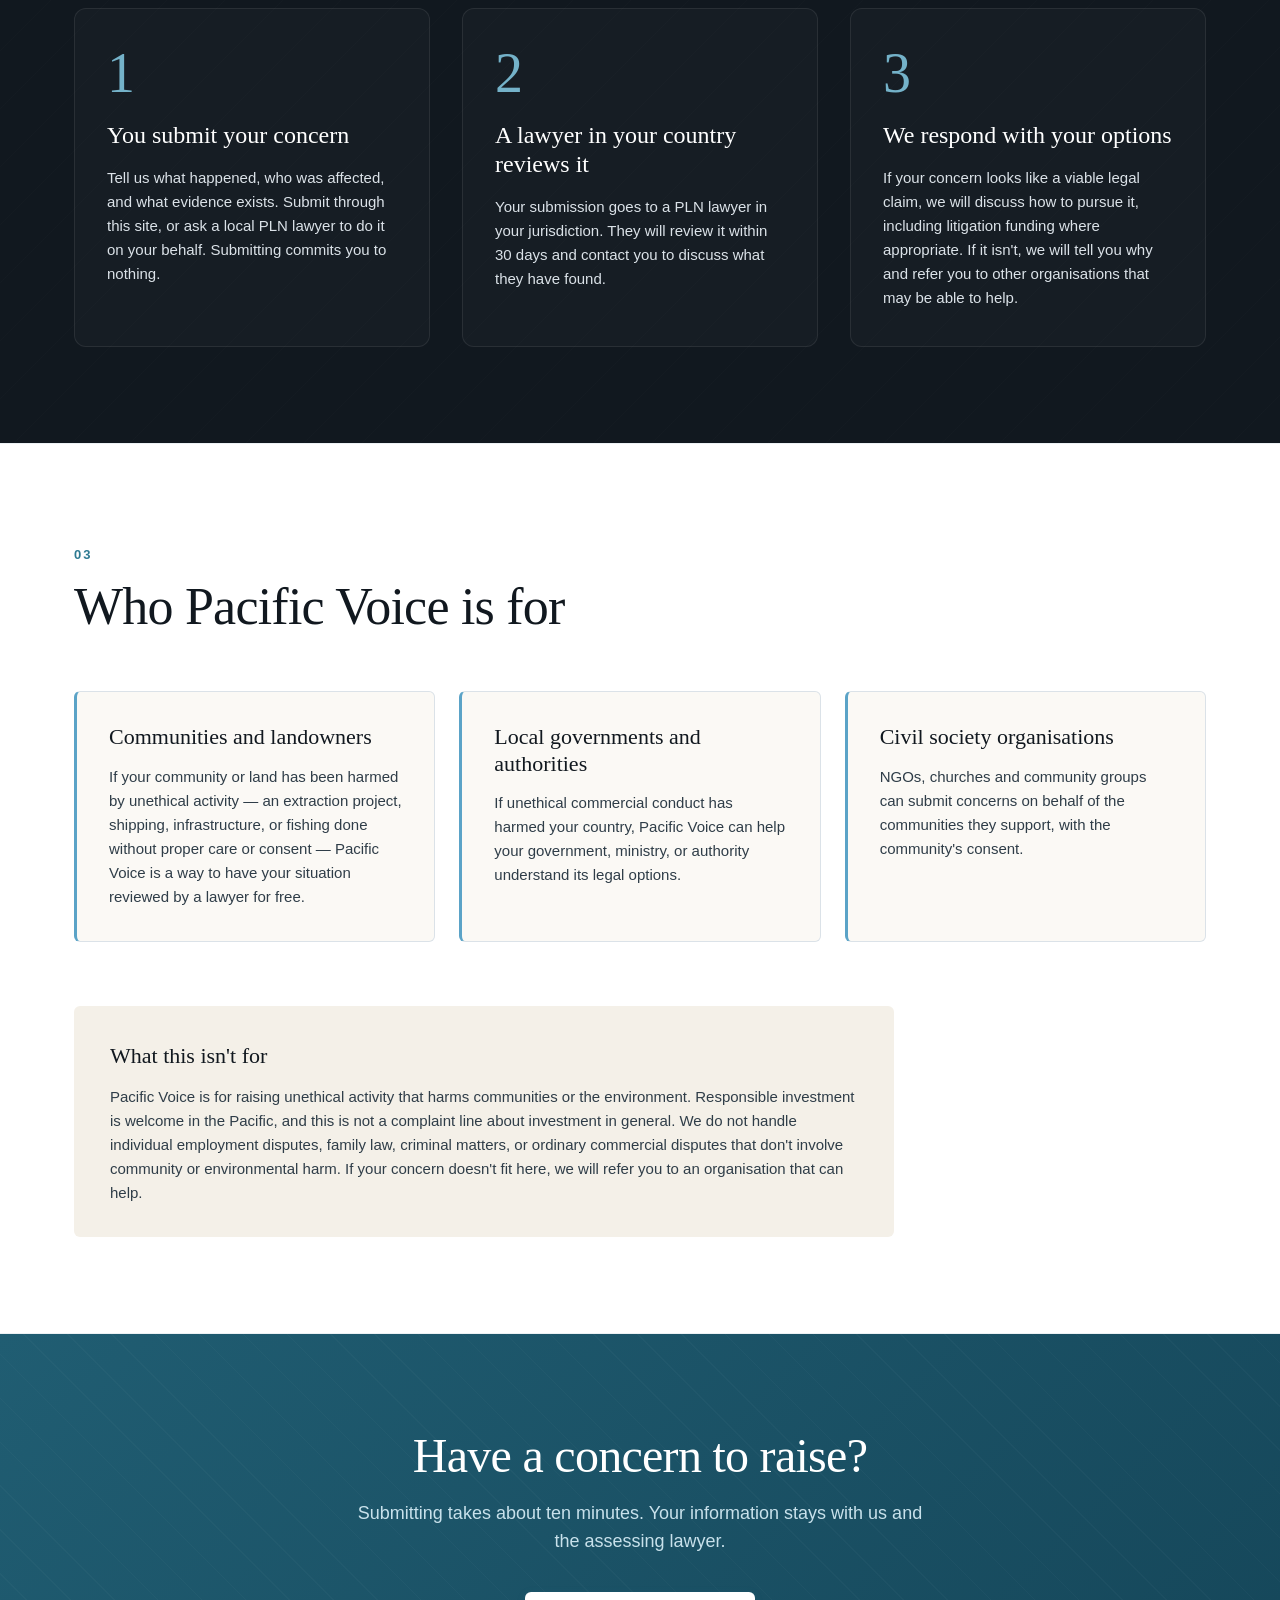
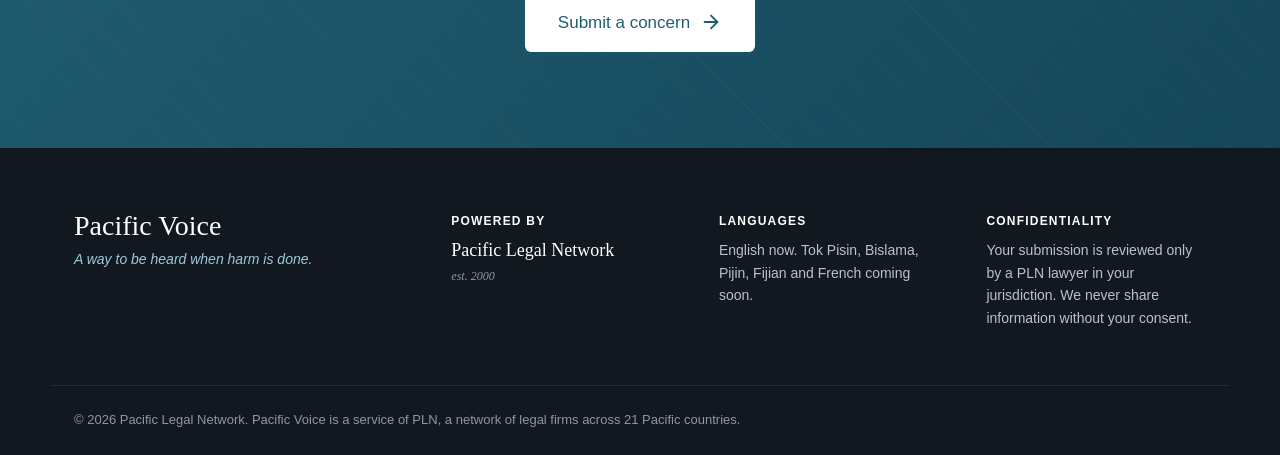
==== commit 8629d5c3: "Add files via upload" ====
--- a/index.html
+++ b/index.html
@@ -62,10 +62,10 @@
         Pacific Voice supports responsible investment in the Pacific by giving communities a way to raise concerns about unethical activity.
       </p>
       <p>
-        Most foreign investment in the Pacific is done fairly. It brings jobs, infrastructure, and growth, and it is welcome. Yet unethical activity can cause real harm. When a community, a landowner group, or a government is taken advantage of — through a mining accident, an oil spill, illegal logging, or a one-sided commercial agreement — the people affected often have no clear way to seek justice. Cases that should reach the courts are lost because the people affected don't know where to start, who to trust, or how to fund a claim.
+        Most foreign investment in the Pacific is done fairly. It brings jobs, infrastructure, and growth, and it is welcome. Unethical activity is different: it causes real harm. When a community, a landowner group, or a government is taken advantage of — through a mining accident, an oil spill, illegal logging, or a one-sided commercial agreement — the people affected often have no clear way to seek justice. Cases that should reach the courts are lost because the people affected don't know where to start, who to trust, or how to fund a claim.
       </p>
       <p>
-        Pacific Voice changes that. Concerns submitted here are reviewed by qualified lawyers from Pacific Legal Network — a 25-year-old network of legal firms across 21 Pacific countries. Cases that can be progressed will be, with the support of litigation funders where appropriate. Holding unethical actors to account protects everyone: communities, governments, and the responsible companies who do things the right way.
+        Pacific Voice changes that. Concerns submitted here are reviewed by qualified lawyers from Pacific Legal Network — a 25-year-old network of legal firms across 21 Pacific countries. Where a case can be pursued, we will pursue it, with the support of litigation funders where appropriate. Holding unethical actors to account protects communities, governments, and every company that operates responsibly.
       </p>
     </div>
   </div>
@@ -87,12 +87,12 @@
       <li class="step">
         <div class="step-number">2</div>
         <h3 class="step-title">A lawyer in your country reviews it</h3>
-        <p class="step-body">Your submission is routed to a PLN lawyer in your jurisdiction. They will review it within 30 days and contact you to discuss what they have found.</p>
+        <p class="step-body">Your submission goes to a PLN lawyer in your jurisdiction. They will review it within 30 days and contact you to discuss what they have found.</p>
       </li>
       <li class="step">
         <div class="step-number">3</div>
-        <h3 class="step-title">We respond with a path forward</h3>
-        <p class="step-body">If your concern looks like a viable legal claim, we will discuss how to take it forward, including litigation funding where appropriate. If it isn't, we will tell you why and point you to other organisations that may be able to help.</p>
+        <h3 class="step-title">We respond with your options</h3>
+        <p class="step-body">If your concern looks like a viable legal claim, we will discuss how to pursue it, including litigation funding where appropriate. If it isn't, we will tell you why and refer you to other organisations that may be able to help.</p>
       </li>
     </ol>
   </div>
@@ -112,7 +112,7 @@
       </div>
       <div class="card">
         <h3 class="card-title">Local governments and authorities</h3>
-        <p>If your government, ministry, or authority is dealing with the consequences of unethical commercial conduct in your country, Pacific Voice can help you understand your legal options.</p>
+        <p>If unethical commercial conduct has harmed your country, Pacific Voice can help your government, ministry, or authority understand its legal options.</p>
       </div>
       <div class="card">
         <h3 class="card-title">Civil society organisations</h3>
@@ -122,7 +122,7 @@
 
     <div class="not-for">
       <h3 class="not-for-title">What this isn't for</h3>
-      <p>Pacific Voice is for raising unethical activity that harms communities or the environment. It is not a complaint line about investment in general, and we welcome responsible investment in the Pacific. We do not handle individual employment disputes, family law, criminal matters, or ordinary commercial disputes that don't involve community or environmental harm. If your concern doesn't fit here, we will point you in the right direction.</p>
+      <p>Pacific Voice is for raising unethical activity that harms communities or the environment. Responsible investment is welcome in the Pacific, and this is not a complaint line about investment in general. We do not handle individual employment disputes, family law, criminal matters, or ordinary commercial disputes that don't involve community or environmental harm. If your concern doesn't fit here, we will refer you to an organisation that can help.</p>
     </div>
   </div>
 </section>
